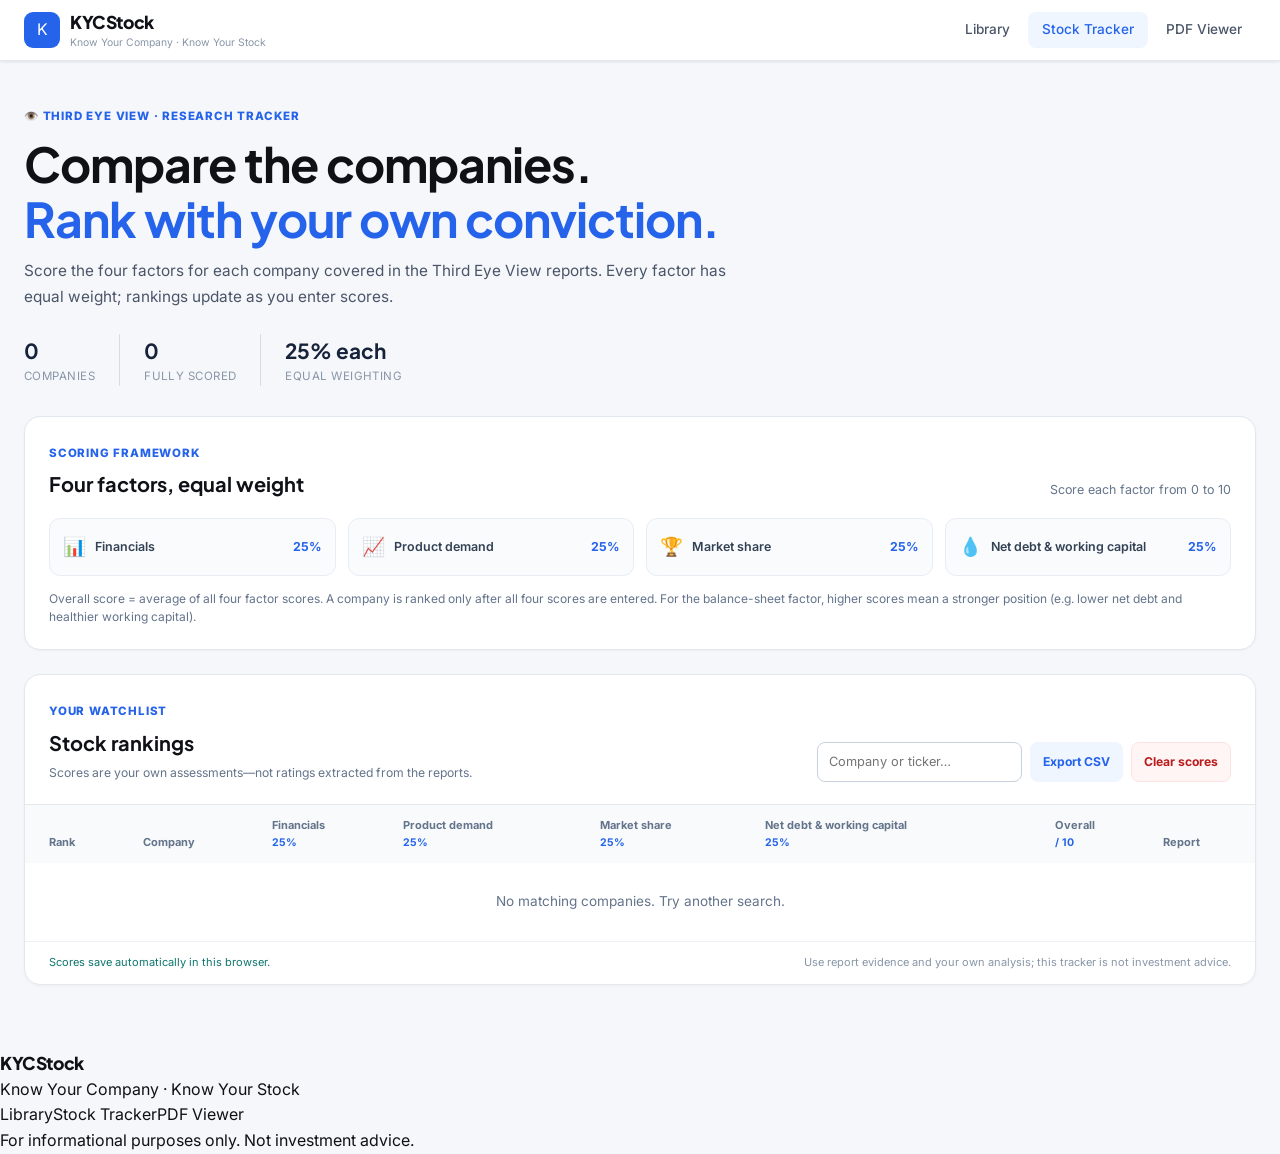
==== tracker.html @ b6fa62db "Add Third Eye View stock ranking tracker" ====
<!doctype html>
<html lang="en">
<head>
  <meta charset="utf-8">
  <meta name="viewport" content="width=device-width, initial-scale=1">
  <meta name="description" content="Rank stocks from KYCStock Third Eye View reports using four equally weighted research criteria.">
  <title>Third Eye View Stock Tracker — KYCStock</title>
  <link rel="preconnect" href="https://fonts.googleapis.com">
  <link href="https://fonts.googleapis.com/css2?family=Inter:wght@400;500;600;700&family=Plus+Jakarta+Sans:wght@700;800&display=swap" rel="stylesheet">
  <link rel="stylesheet" href="style.css">
  <link rel="stylesheet" href="tracker.css">
</head>
<body>
  <header class="topbar">
    <div class="topbar-inner">
      <a href="index.html" class="brand">
        <div class="brand-logo" aria-hidden="true">K</div>
        <div><span class="brand-name">KYCStock</span><span class="brand-tag">Know Your Company · Know Your Stock</span></div>
      </a>
      <nav class="topbar-nav" aria-label="Main navigation">
        <a href="index.html" class="nav-link">Library</a>
        <a href="tracker.html" class="nav-link active" aria-current="page">Stock Tracker</a>
        <a href="viewer.html" class="nav-link">PDF Viewer</a>
      </nav>
    </div>
  </header>

  <main class="tracker-main">
    <section class="tracker-hero">
      <div class="tracker-eyebrow">👁️ Third Eye View · Research tracker</div>
      <h1>Compare the companies.<br><span>Rank with your own conviction.</span></h1>
      <p>Score the four factors for each company covered in the Third Eye View reports. Every factor has equal weight; rankings update as you enter scores.</p>
      <div class="tracker-stats" aria-live="polite">
        <div><strong id="company-count">0</strong><span>Companies</span></div>
        <div><strong id="scored-count">0</strong><span>Fully scored</span></div>
        <div><strong>25% each</strong><span>Equal weighting</span></div>
      </div>
    </section>

    <section class="weight-card" aria-label="Scoring methodology">
      <div class="weight-heading"><div><span class="section-kicker">SCORING FRAMEWORK</span><h2>Four factors, equal weight</h2></div><span class="scale-note">Score each factor from 0 to 10</span></div>
      <div class="weight-grid">
        <div><span class="weight-icon">📊</span><span class="weight-label">Financials</span><b>25%</b></div>
        <div><span class="weight-icon">📈</span><span class="weight-label">Product demand</span><b>25%</b></div>
        <div><span class="weight-icon">🏆</span><span class="weight-label">Market share</span><b>25%</b></div>
        <div><span class="weight-icon">💧</span><span class="weight-label">Net debt &amp; working capital</span><b>25%</b></div>
      </div>
      <p class="formula-note">Overall score = average of all four factor scores. A company is ranked only after all four scores are entered. For the balance-sheet factor, higher scores mean a stronger position (e.g. lower net debt and healthier working capital).</p>
    </section>

    <section class="tracker-panel" aria-labelledby="ranking-heading">
      <div class="tracker-toolbar">
        <div><span class="section-kicker">YOUR WATCHLIST</span><h2 id="ranking-heading">Stock rankings</h2><p class="data-note">Scores are your own assessments—not ratings extracted from the reports.</p></div>
        <div class="tracker-actions">
          <label class="tracker-search-label" for="tracker-search">Search</label>
          <input id="tracker-search" class="tracker-search" type="search" placeholder="Company or ticker…" autocomplete="off">
          <button id="export-csv" class="tracker-button secondary" type="button">Export CSV</button>
          <button id="reset-scores" class="tracker-button danger" type="button">Clear scores</button>
        </div>
      </div>
      <div class="table-scroll">
        <table class="ranking-table">
          <thead><tr>
            <th scope="col" class="rank-col">Rank</th><th scope="col">Company</th>
            <th scope="col">Financials <small>25%</small></th><th scope="col">Product demand <small>25%</small></th>
            <th scope="col">Market share <small>25%</small></th><th scope="col">Net debt &amp; working capital <small>25%</small></th>
            <th scope="col">Overall <small>/ 10</small></th><th scope="col">Report</th>
          </tr></thead>
          <tbody id="ranking-rows"></tbody>
        </table>
      </div>
      <div id="empty-results" class="tracker-empty" hidden>No matching companies. Try another search.</div>
      <div class="tracker-footnote"><span class="saved-indicator" id="saved-indicator" aria-live="polite">Scores save automatically in this browser.</span><span>Use report evidence and your own analysis; this tracker is not investment advice.</span></div>
    </section>
  </main>

  <footer class="footer"><div class="footer-inner"><div class="footer-brand"><span class="brand-name">KYCStock</span><span class="footer-tag">Know Your Company · Know Your Stock</span></div><div class="footer-links"><a href="index.html">Library</a><a href="tracker.html">Stock Tracker</a><a href="viewer.html">PDF Viewer</a></div><div class="footer-note">For informational purposes only. Not investment advice.</div></div></footer>
  <script src="docs.js"></script>
  <script src="tracker.js"></script>
</body>
</html>
---- style.css ----
/* ===== RESET ===== */
*,*::before,*::after{box-sizing:border-box;margin:0;padding:0}

:root{
  --bg:#f5f7fa;
  --surface:#ffffff;
  --border:#e3e8ef;
  --border2:#c8d0dc;
  --text:#0f1117;
  --text2:#4a5568;
  --text3:#8896a8;
  --accent:#2563eb;
  --accent-light:#eff6ff;
  --green:#059669;
  --red:#dc2626;
  --radius:12px;
  --radius-lg:16px;
  --shadow:0 1px 3px rgba(0,0,0,0.06),0 1px 2px rgba(0,0,0,0.04);
  --shadow-md:0 4px 16px rgba(0,0,0,0.08);
}

html{scroll-behavior:smooth}
body{font-family:'Inter',sans-serif;background:var(--bg);color:var(--text);line-height:1.6;min-height:100vh;-webkit-font-smoothing:antialiased}
a{text-decoration:none;color:inherit}

/* ===== TOPBAR ===== */
.topbar{position:sticky;top:0;z-index:100;background:var(--surface);border-bottom:1px solid var(--border);box-shadow:var(--shadow)}
.topbar-inner{max-width:1300px;margin:0 auto;padding:0 24px;height:60px;display:flex;align-items:center;justify-content:space-between;gap:16px}
.brand{display:flex;align-items:center;gap:10px;text-decoration:none}
.brand-logo{width:36px;height:36px;background:var(--accent);border-radius:9px;display:flex;align-items:center;justify-content:center;color:#fff;flex-shrink:0}
.brand-name{font-family:'Plus Jakarta Sans',sans-serif;font-size:1.1rem;font-weight:800;color:var(--text);letter-spacing:-0.4px;display:block}
.brand-tag{font-size:0.65rem;color:var(--text3);display:block;margin-top:-1px}
.topbar-nav{display:flex;gap:4px}
.nav-link{padding:7px 14px;border-radius:8px;font-size:0.85rem;font-weight:500;color:var(--text2);transition:all 0.15s}
.nav-link:hover,.nav-link.active{background:var(--accent-light);color:var(--accent)}

/* ===== VIEWER PAGE ===== */
.viewer-page{overflow:hidden}
.viewer-topbar-right{display:flex;align-items:center;gap:12px}
.viewer-doc-info{display:flex;flex-direction:column;gap:1px;max-width:420px;overflow:hidden}
.viewer-doc-company{font-size:0.7rem;text-transform:uppercase;letter-spacing:0.5px;color:var(--accent);font-weight:700;white-space:nowrap;overflow:hidden;text-overflow:ellipsis}
.viewer-doc-title{font-size:0.85rem;font-weight:600;color:var(--text);white-space:nowrap;overflow:hidden;text-overflow:ellipsis}
.viewer-actions{display:flex;gap:8px;align-items:center;flex-wrap:wrap}
.btn-viewer{display:inline-flex;align-items:center;gap:6px;padding:7px 14px;border-radius:8px;font-size:0.82rem;font-weight:600;text-decoration:none;transition:all 0.15s;cursor:pointer;border:none}
.btn-download{background:var(--accent);color:#fff}
.btn-download:hover{background:#1d4ed8}
.btn-open{background:var(--bg);color:var(--text2);border:1px solid var(--border)}
.btn-open:hover{background:var(--border)}
.btn-back{background:none;color:var(--text3);font-size:0.82rem;padding:7px 10px}
.btn-back:hover{color:var(--accent)}

/* ===== VIEWER SHELL ===== */
.viewer-shell{display:flex;height:calc(100vh - 60px);overflow:hidden}
.viewer-sidebar{width:280px;flex-shrink:0;background:var(--surface);border-right:1px solid var(--border);overflow-y:auto;display:flex;flex-direction:column}
.vsb-header{padding:16px 18px 12px;border-bottom:1px solid var(--border)}
.vsb-title{font-size:0.75rem;font-weight:700;text-transform:uppercase;letter-spacing:0.7px;color:var(--text3)}
.vsb-body{padding:16px 18px;border-bottom:1px solid var(--border)}
.vsb-row{display:flex;flex-direction:column;gap:2px;margin-bottom:12px}
.vsb-label{font-size:0.68rem;text-transform:uppercase;letter-spacing:0.5px;color:var(--text3)}
.vsb-val{font-size:0.85rem;font-weight:600;color:var(--text)}
.vsb-desc-label{font-size:0.68rem;text-transform:uppercase;letter-spacing:0.5px;color:var(--text3);margin-bottom:5px}
.vsb-desc{font-size:0.82rem;color:var(--text2);line-height:1.6}
.vsb-related{padding:16px 18px;flex:1}
.vsb-related-list{display:flex;flex-direction:column;gap:8px;margin-top:10px}
.related-item{display:flex;flex-direction:column;gap:2px;padding:10px;background:var(--bg);border:1px solid var(--border);border-radius:9px;text-decoration:none;transition:all 0.15s}
.related-item:hover{border-color:var(--accent);background:var(--accent-light)}
.related-title{font-size:0.8rem;font-weight:600;color:var(--text);line-height:1.4}
.related-date{font-size:0.72rem;color:var(--text3)}

/* ===== PDF READER ===== */
.viewer-main{flex:1;position:relative;background:#eef2f6;overflow:hidden;display:flex;flex-direction:column}
.viewer-toolbar{display:flex;align-items:center;justify-content:space-between;gap:12px;padding:12px 18px;border-bottom:1px solid var(--border);background:var(--surface);z-index:2}
.viewer-toolbar-group{display:flex;align-items:center;gap:8px}
.viewer-tool{padding:8px 12px;border:1px solid var(--border);background:var(--bg);color:var(--text2);border-radius:8px;font-size:0.8rem;font-weight:600;cursor:pointer;transition:all 0.15s}
.viewer-tool:hover{border-color:var(--accent);color:var(--accent)}
.page-indicator{font-size:0.78rem;font-weight:600;color:var(--text2);min-width:110px;text-align:center}
.pdf-canvas-wrap{flex:1;overflow:auto;padding:18px;background:#e7ebf0;display:flex;justify-content:center;align-items:flex-start}
#pdf-canvas{display:block;max-width:100%;height:auto;background:#fff;box-shadow:0 10px 24px rgba(15,17,23,0.08);border:1px solid rgba(148,163,184,0.3)}
.pdf-loading{position:absolute;inset:0;display:flex;flex-direction:column;align-items:center;justify-content:center;gap:16px;background:rgba(245,247,250,0.9);z-index:10}
.pdf-spinner{width:40px;height:40px;border:3px solid var(--border);border-top-color:var(--accent);border-radius:50%;animation:spin 0.8s linear infinite}
@keyframes spin{to{transform:rotate(360deg)}}
.pdf-loading-text{font-size:0.88rem;color:var(--text3)}
.pdf-fallback{position:absolute;inset:0;display:flex;flex-direction:column;align-items:center;justify-content:center;gap:16px;background:#f5f7fa;z-index:8}
.fallback-icon{font-size:3rem}
.pdf-fallback h3{font-size:1rem;color:var(--text)}
.pdf-fallback p{font-size:0.85rem;color:var(--text3);max-width:420px;text-align:center}
.fallback-actions{display:flex;gap:12px;flex-wrap:wrap;justify-content:center}
.btn-primary{padding:10px 22px;background:var(--accent);color:#fff;border-radius:8px;font-weight:600;font-size:0.88rem;text-decoration:none}
.btn-secondary{padding:10px 22px;background:var(--bg);color:var(--text2);border:1px solid var(--border);border-radius:8px;font-weight:600;font-size:0.88rem;text-decoration:none}

/* ===== RESPONSIVE ===== */
@media(max-width:900px){
  .viewer-sidebar{display:none}
  .viewer-doc-info{display:none}
  .viewer-toolbar{padding:10px 12px}
}
@media(max-width:640px){
  .viewer-toolbar{flex-direction:column;align-items:flex-start}
  .viewer-toolbar-group{width:100%;justify-content:space-between}
  .page-indicator{min-width:unset}
  .viewer-actions{justify-content:flex-end}
}
---- tracker.css ----
/* Third Eye View tracker page */
.tracker-main{max-width:1440px;margin:0 auto;padding:36px 24px 64px}
.tracker-hero{padding:10px 0 30px}
.tracker-eyebrow,.section-kicker{font-size:.72rem;font-weight:800;letter-spacing:.8px;text-transform:uppercase;color:#2563eb}
.tracker-hero h1{font-family:'Plus Jakarta Sans',sans-serif;font-size:clamp(2rem,4vw,3rem);line-height:1.13;letter-spacing:-1px;margin:12px 0}
.tracker-hero h1 span{color:#2563eb}
.tracker-hero>p{max-width:720px;color:#4a5568;font-size:.96rem;line-height:1.7}
.tracker-stats{display:flex;gap:0;margin-top:24px}
.tracker-stats>div{display:flex;flex-direction:column;padding:0 24px;border-left:1px solid #d5dce6}
.tracker-stats>div:first-child{padding-left:0;border-left:0}
.tracker-stats strong{font-family:'Plus Jakarta Sans',sans-serif;font-size:1.3rem;color:#17233a}
.tracker-stats span{font-size:.72rem;color:#8896a8;text-transform:uppercase;letter-spacing:.45px}
.weight-card,.tracker-panel{background:#fff;border:1px solid #e3e8ef;border-radius:16px;box-shadow:0 1px 3px #0000000a}
.weight-card{padding:22px 24px;margin-bottom:24px}
.weight-heading{display:flex;justify-content:space-between;align-items:end;gap:12px;margin-bottom:18px}
.weight-heading h2,.tracker-toolbar h2{font-family:'Plus Jakarta Sans',sans-serif;font-size:1.25rem;margin-top:4px}
.scale-note{font-size:.78rem;color:#64748b}
.weight-grid{display:grid;grid-template-columns:repeat(4,minmax(0,1fr));gap:12px}
.weight-grid>div{display:grid;grid-template-columns:auto 1fr auto;align-items:center;gap:9px;padding:13px;border:1px solid #e8edf4;border-radius:11px;background:#fafbfd}
.weight-icon{font-size:1.15rem}.weight-label{font-size:.78rem;font-weight:600;color:#334155}.weight-grid b{font-size:.77rem;color:#2563eb}
.formula-note{font-size:.75rem;line-height:1.55;color:#64748b;margin-top:14px}
.tracker-panel{overflow:hidden}.tracker-toolbar{padding:22px 24px;display:flex;align-items:end;justify-content:space-between;gap:18px}
.data-note{font-size:.76rem;color:#64748b;margin-top:4px}
.tracker-actions{display:flex;align-items:center;gap:8px;flex-wrap:wrap;justify-content:flex-end}
.tracker-search-label{position:absolute;width:1px;height:1px;padding:0;margin:-1px;overflow:hidden;clip:rect(0,0,0,0);white-space:nowrap;border:0}
.tracker-search{width:205px;border:1px solid #c8d0dc;border-radius:8px;padding:9px 11px;font:inherit;font-size:.8rem;outline:none}.tracker-search:focus,.score-input:focus{border-color:#2563eb;box-shadow:0 0 0 3px #2563eb20}
.tracker-button{border:1px solid transparent;border-radius:8px;padding:9px 12px;font:inherit;font-size:.76rem;font-weight:700;cursor:pointer;white-space:nowrap}
.tracker-button.secondary{background:#eff6ff;color:#2563eb}.tracker-button.danger{background:#fff5f5;color:#b91c1c;border-color:#fee2e2}.tracker-button:hover{filter:brightness(.97)}
.table-scroll{overflow-x:auto;border-top:1px solid #e3e8ef}
.ranking-table{width:100%;border-collapse:collapse;min-width:1050px;text-align:left}
.ranking-table th{padding:13px 10px;background:#f8fafc;color:#64748b;font-size:.69rem;line-height:1.35;vertical-align:bottom;white-space:normal}
.ranking-table th:first-child,.ranking-table td:first-child{padding-left:24px}
.ranking-table th small{display:block;color:#2563eb;font-size:.66rem;margin-top:3px}
.ranking-table td{padding:12px 10px;border-top:1px solid #edf0f4;font-size:.78rem;vertical-align:middle}
.ranking-table tbody tr:hover{background:#fbfdff}
.rank-cell{font-weight:800;color:#2563eb;width:55px}.company-cell strong,.company-cell span{display:block}.company-cell strong{font-size:.79rem;min-width:160px}.company-cell span{font-size:.68rem;color:#8896a8;margin-top:3px}
.score-input{width:76px;padding:8px 7px;border:1px solid #d7dee8;border-radius:7px;background:#fff;color:#17233a;font:inherit;font-size:.8rem;text-align:center;outline:none}.score-input::placeholder{color:#b4bdc9}
.total-cell{min-width:120px}.overall-score{display:block;font-family:'Plus Jakarta Sans',sans-serif;font-size:1rem;color:#0f766e}.score-bar{display:block;width:70px;height:4px;border-radius:4px;background:#e7edf4;margin-top:5px;overflow:hidden}.score-bar i{display:block;height:100%;background:#10b981;border-radius:4px}.unscored{font-size:.68rem;color:#94a3b8}
.report-link{color:#2563eb;font-size:.73rem;font-weight:700;white-space:nowrap}.report-link:hover{text-decoration:underline}
.tracker-empty{padding:28px;text-align:center;color:#64748b;font-size:.85rem}
.tracker-footnote{display:flex;justify-content:space-between;gap:12px;padding:12px 24px;color:#8896a8;font-size:.69rem;border-top:1px solid #edf0f4}.saved-indicator{color:#0f766e}
.sr-only{position:absolute;width:1px;height:1px;padding:0;margin:-1px;overflow:hidden;clip:rect(0,0,0,0);white-space:nowrap;border:0}
@media(max-width:850px){.weight-grid{grid-template-columns:repeat(2,minmax(0,1fr))}.tracker-toolbar{align-items:flex-start;flex-direction:column}.tracker-actions{justify-content:flex-start;width:100%}.tracker-search{flex:1;min-width:160px}}
@media(max-width:560px){.tracker-main{padding:24px 14px 44px}.weight-card{padding:18px 14px}.weight-grid{grid-template-columns:1fr 1fr;gap:8px}.weight-grid>div{grid-template-columns:auto 1fr;gap:6px;padding:10px}.weight-grid b{grid-column:2}.weight-label{font-size:.7rem}.weight-heading{align-items:flex-start;flex-direction:column}.tracker-stats>div{padding:0 13px}.tracker-stats strong{font-size:1.08rem}.tracker-stats span{font-size:.62rem}.tracker-toolbar{padding:18px 14px}.tracker-actions{gap:6px}.tracker-search{order:-1;flex-basis:100%}.tracker-footnote{padding:12px 14px;flex-direction:column}.topbar-nav{display:flex}.nav-link{padding:7px 8px;font-size:.72rem}}
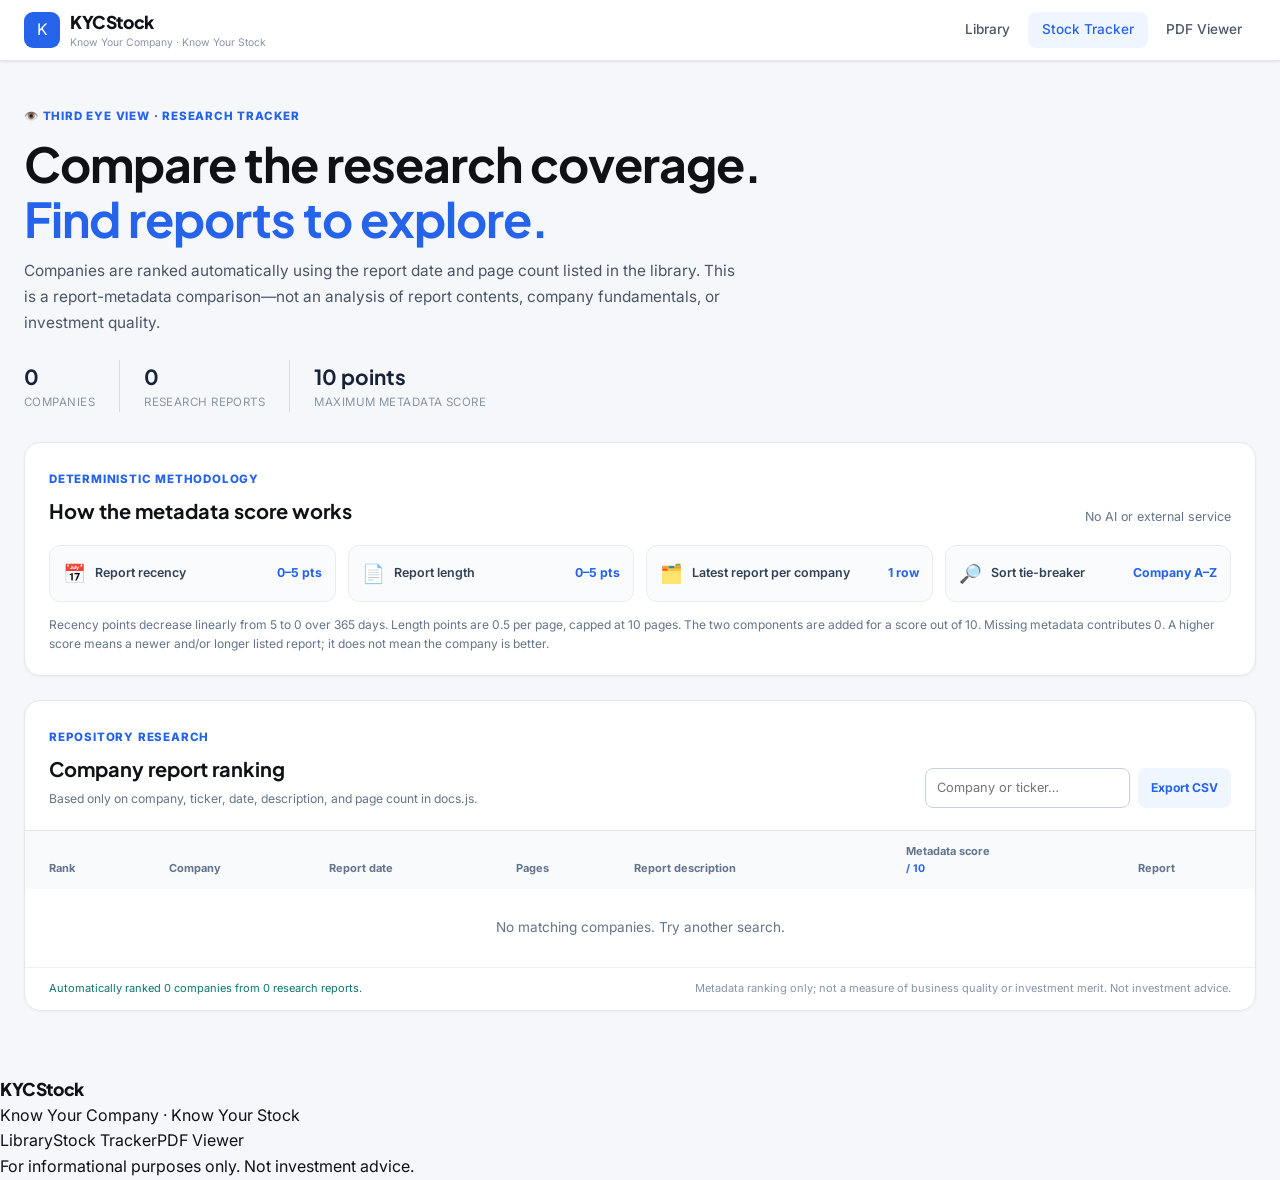
==== commit 050be4af: "Replace manual tracker with deterministic research metadata ranking" ====
--- a/tracker.html
+++ b/tracker.html
@@ -3,8 +3,8 @@
 <head>
   <meta charset="utf-8">
   <meta name="viewport" content="width=device-width, initial-scale=1">
-  <meta name="description" content="Rank stocks from KYCStock Third Eye View reports using four equally weighted research criteria.">
-  <title>Third Eye View Stock Tracker — KYCStock</title>
+  <meta name="description" content="Compare companies using research report metadata in the KYCStock library.">
+  <title>Research Coverage Tracker — KYCStock</title>
   <link rel="preconnect" href="https://fonts.googleapis.com">
   <link href="https://fonts.googleapis.com/css2?family=Inter:wght@400;500;600;700&family=Plus+Jakarta+Sans:wght@700;800&display=swap" rel="stylesheet">
   <link rel="stylesheet" href="style.css">
@@ -28,49 +28,47 @@
   <main class="tracker-main">
     <section class="tracker-hero">
       <div class="tracker-eyebrow">👁️ Third Eye View · Research tracker</div>
-      <h1>Compare the companies.<br><span>Rank with your own conviction.</span></h1>
-      <p>Score the four factors for each company covered in the Third Eye View reports. Every factor has equal weight; rankings update as you enter scores.</p>
+      <h1>Compare the research coverage.<br><span>Find reports to explore.</span></h1>
+      <p>Companies are ranked automatically using the report date and page count listed in the library. This is a report-metadata comparison—not an analysis of report contents, company fundamentals, or investment quality.</p>
       <div class="tracker-stats" aria-live="polite">
         <div><strong id="company-count">0</strong><span>Companies</span></div>
-        <div><strong id="scored-count">0</strong><span>Fully scored</span></div>
-        <div><strong>25% each</strong><span>Equal weighting</span></div>
+        <div><strong id="scored-count">0</strong><span>Research reports</span></div>
+        <div><strong>10 points</strong><span>Maximum metadata score</span></div>
       </div>
     </section>
 
-    <section class="weight-card" aria-label="Scoring methodology">
-      <div class="weight-heading"><div><span class="section-kicker">SCORING FRAMEWORK</span><h2>Four factors, equal weight</h2></div><span class="scale-note">Score each factor from 0 to 10</span></div>
+    <section class="weight-card" aria-label="Ranking methodology">
+      <div class="weight-heading"><div><span class="section-kicker">DETERMINISTIC METHODOLOGY</span><h2>How the metadata score works</h2></div><span class="scale-note">No AI or external service</span></div>
       <div class="weight-grid">
-        <div><span class="weight-icon">📊</span><span class="weight-label">Financials</span><b>25%</b></div>
-        <div><span class="weight-icon">📈</span><span class="weight-label">Product demand</span><b>25%</b></div>
-        <div><span class="weight-icon">🏆</span><span class="weight-label">Market share</span><b>25%</b></div>
-        <div><span class="weight-icon">💧</span><span class="weight-label">Net debt &amp; working capital</span><b>25%</b></div>
+        <div><span class="weight-icon">📅</span><span class="weight-label">Report recency</span><b>0–5 pts</b></div>
+        <div><span class="weight-icon">📄</span><span class="weight-label">Report length</span><b>0–5 pts</b></div>
+        <div><span class="weight-icon">🗂️</span><span class="weight-label">Latest report per company</span><b>1 row</b></div>
+        <div><span class="weight-icon">🔎</span><span class="weight-label">Sort tie-breaker</span><b>Company A–Z</b></div>
       </div>
-      <p class="formula-note">Overall score = average of all four factor scores. A company is ranked only after all four scores are entered. For the balance-sheet factor, higher scores mean a stronger position (e.g. lower net debt and healthier working capital).</p>
+      <p class="formula-note">Recency points decrease linearly from 5 to 0 over 365 days. Length points are 0.5 per page, capped at 10 pages. The two components are added for a score out of 10. Missing metadata contributes 0. A higher score means a newer and/or longer listed report; it does not mean the company is better.</p>
     </section>
 
     <section class="tracker-panel" aria-labelledby="ranking-heading">
       <div class="tracker-toolbar">
-        <div><span class="section-kicker">YOUR WATCHLIST</span><h2 id="ranking-heading">Stock rankings</h2><p class="data-note">Scores are your own assessments—not ratings extracted from the reports.</p></div>
+        <div><span class="section-kicker">REPOSITORY RESEARCH</span><h2 id="ranking-heading">Company report ranking</h2><p class="data-note">Based only on company, ticker, date, description, and page count in docs.js.</p></div>
         <div class="tracker-actions">
           <label class="tracker-search-label" for="tracker-search">Search</label>
           <input id="tracker-search" class="tracker-search" type="search" placeholder="Company or ticker…" autocomplete="off">
           <button id="export-csv" class="tracker-button secondary" type="button">Export CSV</button>
-          <button id="reset-scores" class="tracker-button danger" type="button">Clear scores</button>
         </div>
       </div>
       <div class="table-scroll">
         <table class="ranking-table">
           <thead><tr>
-            <th scope="col" class="rank-col">Rank</th><th scope="col">Company</th>
-            <th scope="col">Financials <small>25%</small></th><th scope="col">Product demand <small>25%</small></th>
-            <th scope="col">Market share <small>25%</small></th><th scope="col">Net debt &amp; working capital <small>25%</small></th>
-            <th scope="col">Overall <small>/ 10</small></th><th scope="col">Report</th>
+            <th scope="col">Rank</th><th scope="col">Company</th><th scope="col">Report date</th>
+            <th scope="col">Pages</th><th scope="col">Report description</th>
+            <th scope="col">Metadata score <small>/ 10</small></th><th scope="col">Report</th>
           </tr></thead>
           <tbody id="ranking-rows"></tbody>
         </table>
       </div>
       <div id="empty-results" class="tracker-empty" hidden>No matching companies. Try another search.</div>
-      <div class="tracker-footnote"><span class="saved-indicator" id="saved-indicator" aria-live="polite">Scores save automatically in this browser.</span><span>Use report evidence and your own analysis; this tracker is not investment advice.</span></div>
+      <div class="tracker-footnote"><span id="ranking-status" class="saved-indicator" aria-live="polite">Ranking from repository metadata.</span><span>Metadata ranking only; not a measure of business quality or investment merit. Not investment advice.</span></div>
     </section>
   </main>
 
